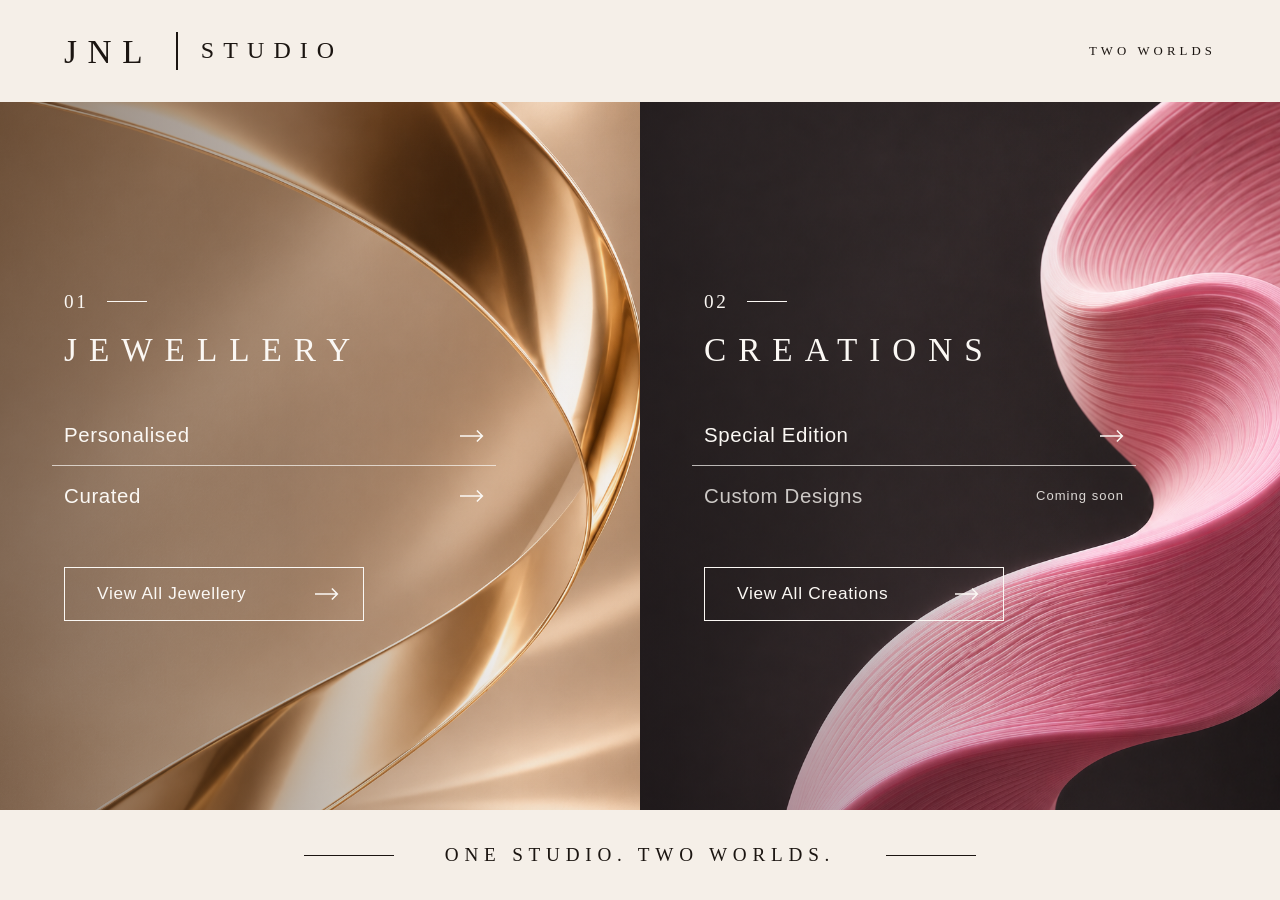
==== docs/index.html @ d3dad573 "Add JNL Studio Two Worlds entry page Single-page brand entry with Jewellery and Creations side by si" ====
<!DOCTYPE html>
<html lang="en-GB">
<head>
  <meta charset="utf-8">
  <meta name="viewport" content="width=device-width, initial-scale=1, viewport-fit=cover">
  <title>JNL Studio | Two Worlds</title>
  <meta name="description" content="JNL Studio: one studio, two worlds. Jewellery, personalised and curated, and 3D printed Creations.">
  <meta name="theme-color" content="#f5efe8">
  <link rel="stylesheet" href="./assets/css/styles.css">
</head>
<body>
  <a class="skip" href="#worlds">Skip to the two worlds</a>

  <header class="site-header">
    <p class="wordmark" aria-label="JNL Studio">
      <span aria-hidden="true">JNL</span><span class="wordmark__bar" aria-hidden="true"></span><span aria-hidden="true">Studio</span>
    </p>
    <h1 class="site-title">Two Worlds</h1>
  </header>

  <main id="worlds" class="worlds">

    <!-- 01 Jewellery -->
    <section class="world world--jewellery" aria-labelledby="jewellery-title">
      <!-- Whole-picture link, a sibling of the menu (never nested). Hidden from keyboard and
           screen readers because "View All Jewellery" goes to the same place. -->
      <a class="world__cover" href="https://jnlstudio.github.io/Jewellery/" tabindex="-1" aria-hidden="true"></a>

      <div class="world__content">
        <p class="world__index" aria-hidden="true">01</p>
        <h2 id="jewellery-title" class="world__title">Jewellery</h2>

        <ul class="world__menu">
          <li>
            <a class="world__link" href="https://jnlstudio.github.io/JNLPersonalised/">
              <span>Personalised</span>
              <svg class="arrow" viewBox="0 0 22 12" aria-hidden="true"><path d="M0 6h20.5M15.5 1 20.5 6l-5 5"/></svg>
            </a>
          </li>
          <li>
            <a class="world__link" href="https://jnlstudio.github.io/JNLCurated/">
              <span>Curated</span>
              <svg class="arrow" viewBox="0 0 22 12" aria-hidden="true"><path d="M0 6h20.5M15.5 1 20.5 6l-5 5"/></svg>
            </a>
          </li>
        </ul>

        <a class="world__all" href="https://jnlstudio.github.io/Jewellery/">
          <span>View All Jewellery</span>
          <svg class="arrow" viewBox="0 0 22 12" aria-hidden="true"><path d="M0 6h20.5M15.5 1 20.5 6l-5 5"/></svg>
        </a>
      </div>
    </section>

    <!-- 02 Creations -->
    <section class="world world--creations" aria-labelledby="creations-title">
      <a class="world__cover" href="https://jnlstudio.github.io/keychains/" tabindex="-1" aria-hidden="true"></a>

      <div class="world__content">
        <p class="world__index" aria-hidden="true">02</p>
        <h2 id="creations-title" class="world__title">Creations</h2>

        <ul class="world__menu">
          <li>
            <a class="world__link" href="https://jnlstudio.github.io/KeychainsGhostface/">
              <span>Special Edition</span>
              <svg class="arrow" viewBox="0 0 22 12" aria-hidden="true"><path d="M0 6h20.5M15.5 1 20.5 6l-5 5"/></svg>
            </a>
          </li>
          <li>
            <!-- No live address yet: shown as information, not as a link. -->
            <p class="world__link world__link--soon">
              <span>Custom Designs</span>
              <span class="soon">Coming soon</span>
            </p>
          </li>
        </ul>

        <a class="world__all" href="https://jnlstudio.github.io/keychains/">
          <span>View All Creations</span>
          <svg class="arrow" viewBox="0 0 22 12" aria-hidden="true"><path d="M0 6h20.5M15.5 1 20.5 6l-5 5"/></svg>
        </a>
      </div>
    </section>

  </main>

  <footer class="site-footer">
    <span class="site-footer__rule" aria-hidden="true"></span>
    <p class="tagline">One Studio. Two Worlds.</p>
    <span class="site-footer__rule" aria-hidden="true"></span>
  </footer>
</body>
</html>
---- docs/assets/css/styles.css ----
/* JNL Studio | Two Worlds
   Plain CSS, no external fonts or libraries. Image paths are relative to this file. */

:root {
  --cream: #f5efe8;
  --ink: #1b1511;
  --white: #fbf8f4;
  --night: #2a2325;

  --display: "Baskerville", "Didot", "Libre Baskerville", "Times New Roman", serif;
  --text: "Optima", "Candara", "Avenir Next", "Segoe UI", sans-serif;

  --gutter: clamp(20px, 5vw, 80px);
  --header-h: clamp(72px, 8vw, 110px);
  --footer-h: clamp(72px, 7vw, 92px);
  --ease: cubic-bezier(.22, 1, .36, 1);
}

*, *::before, *::after { box-sizing: border-box; }

html { -webkit-text-size-adjust: 100%; }

body {
  margin: 0;
  background: var(--cream);
  color: var(--ink);
  font: 400 17px/1.5 var(--text);
  -webkit-font-smoothing: antialiased;
  overflow-x: hidden;
}

a { color: inherit; text-decoration: none; }

:focus-visible {
  outline: 2px solid currentColor;
  outline-offset: 4px;
}

.skip {
  position: absolute;
  left: 16px;
  top: -60px;
  z-index: 10;
  padding: 10px 16px;
  background: var(--ink);
  color: var(--cream);
}
.skip:focus { top: 16px; }

/* ---------- Header ---------- */

.site-header {
  display: flex;
  align-items: center;
  justify-content: space-between;
  gap: 24px;
  min-height: var(--header-h);
  padding: 0 var(--gutter);
}

.wordmark {
  display: flex;
  align-items: center;
  gap: clamp(14px, 1.8vw, 30px);
  margin: 0;
  font: 400 clamp(26px, 2.6vw, 40px)/1 var(--display);
  letter-spacing: .32em;
  text-transform: uppercase;
}
.wordmark span:last-child { font-size: .72em; letter-spacing: .38em; }
.wordmark__bar {
  width: 1.5px;
  height: 1.15em;
  background: currentColor;
}

.site-title {
  margin: 0;
  font: 400 clamp(12px, 1vw, 14px)/1 var(--display);
  letter-spacing: .32em;
  text-transform: uppercase;
  white-space: nowrap;
}

/* ---------- The two worlds ---------- */

.worlds {
  display: grid;
  grid-template-columns: 1fr 1fr;
  min-height: max(620px, calc(100vh - var(--header-h) - var(--footer-h)));
  min-height: max(620px, calc(100svh - var(--header-h) - var(--footer-h)));
}

.world {
  position: relative;
  display: flex;
  align-items: center;
  min-width: 0;
  overflow: hidden;
  isolation: isolate;
  color: var(--white);
}

/* Picture + local scrim live on a pseudo-element, so the picture can move without moving the text.
   Each world sets --bg (scrim, then image) and --pos. */
.world::before {
  content: "";
  position: absolute;
  inset: 0;
  z-index: -1;
  background-image: var(--bg);
  background-position: var(--pos);
  background-size: cover;
  background-repeat: no-repeat;
  transform: scale(1.02);
  transition: transform 1400ms var(--ease);
}

.world--jewellery {
  background-color: #b89878;
  /* Warm scrim where the text sits, fading out before the ribbon. */
  --bg:
    linear-gradient(90deg, rgba(64, 42, 24, .58) 0%, rgba(64, 42, 24, .36) 45%, rgba(64, 42, 24, .06) 80%),
    url("../images/jewellery-champagne-gold-ribbon.png");
  --pos: center, 70% 35%;
}

.world--creations {
  background-color: var(--night);
  --bg:
    linear-gradient(90deg, rgba(30, 24, 26, .5) 0%, rgba(30, 24, 26, .15) 50%, rgba(30, 24, 26, 0) 70%),
    url("../images/creations-pink-3d-layered-ribbon.png");
  --pos: center, 100% 40%;
}

/* The whole picture is a link to "view all"; it sits under the content. */
.world__cover {
  position: absolute;
  inset: 0;
  z-index: 0;
}

.world__content {
  position: relative;
  z-index: 1;
  width: min(100%, 420px);
  margin-left: clamp(24px, 5vw, 80px);
  padding: 48px 0;
  pointer-events: none; /* clicks fall through to the cover link… */
}
.world__content a,
.world__content .world__link--soon { pointer-events: auto; } /* …except on the real controls */

.world__index {
  display: flex;
  align-items: center;
  gap: 18px;
  margin: 0 0 22px;
  font: 400 clamp(18px, 1.5vw, 22px)/1 var(--display);
  letter-spacing: .14em;
}
.world__index::after {
  content: "";
  width: 40px;
  height: 1px;
  background: currentColor;
}

.world__title {
  margin: 0 0 clamp(26px, 3vw, 40px);
  font: 400 clamp(30px, 2.6vw, 40px)/1.05 var(--display);
  letter-spacing: .36em;
  text-transform: uppercase;
  margin-right: -.36em; /* trailing tracking */
  white-space: nowrap;
}

/* Thin-line menu: each sub-category is its own full-width target. */
.world__menu {
  margin: 0 0 clamp(30px, 3.2vw, 44px);
  padding: 0;
  list-style: none;
}

.world__link {
  display: flex;
  align-items: center;
  justify-content: space-between;
  gap: 16px;
  min-height: 60px;
  margin: 0;
  padding: 0 12px;
  margin-inline: -12px;
  border-bottom: 1px solid rgba(251, 248, 244, .7);
  font: 400 clamp(19px, 1.6vw, 24px)/1.2 var(--text);
  letter-spacing: .03em;
  transition: background-color 250ms var(--ease);
}
.world__menu li:last-child .world__link { border-bottom: 0; }

a.world__link:hover,
a.world__link:focus-visible { background-color: rgba(251, 248, 244, .14); }
a.world__link:focus-visible { outline-offset: 0; }

.world__link--soon { cursor: default; }
.world__link--soon > span:first-child { opacity: .78; }
.soon {
  font-size: 13px;
  letter-spacing: .08em;
  opacity: .85;
  white-space: nowrap;
}

.arrow {
  flex: none;
  width: 24px;
  height: 14px;
  fill: none;
  stroke: currentColor;
  stroke-width: 1.4;
  transition: transform 300ms var(--ease);
}
a:hover .arrow,
a:focus-visible .arrow { transform: translateX(5px); }

.world__all {
  display: inline-flex;
  align-items: center;
  justify-content: space-between;
  gap: 28px;
  min-width: min(100%, 300px);
  min-height: 54px;
  padding: 0 24px 0 32px;
  border: 1.5px solid var(--white);
  font: 400 clamp(17px, 1.35vw, 20px)/1 var(--text);
  letter-spacing: .04em;
  transition: background-color 250ms var(--ease), color 250ms var(--ease);
}
.world__all:hover,
.world__all:focus-visible {
  background-color: var(--white);
  color: var(--ink);
}
.world__all:active { transform: scale(.98); }

/* The picture leans in when the visitor points at that world. */
@media (hover: hover) {
  .world:hover::before { transform: scale(1.06); }
}

/* ---------- Footer ---------- */

.site-footer {
  display: flex;
  align-items: center;
  justify-content: center;
  gap: clamp(24px, 4vw, 64px);
  min-height: var(--footer-h);
  padding: 0 var(--gutter);
}
.site-footer__rule {
  flex: 0 1 90px;
  height: 1px;
  background: var(--ink);
}
.tagline {
  margin: 0;
  font: 400 clamp(14px, 1.5vw, 22px)/1.3 var(--display);
  letter-spacing: .3em;
  text-transform: uppercase;
  text-align: center;
}

/* ---------- Tablet: keep two columns, tighten the type ---------- */

@media (max-width: 1100px) and (min-width: 901px) {
  .world__content { margin-left: clamp(24px, 4.5vw, 48px); margin-right: 24px; width: auto; max-width: 340px; }
  .world__title { font-size: clamp(22px, 3.1vw, 30px); letter-spacing: .28em; margin-right: -.28em; }
  .world--jewellery { --pos: center, 72% 35%; }
}

/* ---------- Tablet portrait and phone: Jewellery above Creations, natural scrolling ---------- */

@media (max-width: 900px) {
  .worlds { grid-template-columns: 1fr; min-height: 0; }
  .world { min-height: 600px; }
  .world__content { margin-left: var(--gutter); max-width: 380px; }
  .world__title { font-size: 34px; letter-spacing: .32em; margin-right: 0; }
  .world--jewellery { --pos: center, 50% 42%; }
  .world--creations { --pos: center, 50% 12%; }
}

/* ---------- Phone ---------- */

@media (max-width: 719px) {
  .site-header { min-height: 76px; }
  .wordmark { font-size: 24px; gap: 14px; letter-spacing: .26em; }
  .site-title { font-size: 11px; letter-spacing: .26em; }

  .world { min-height: 560px; align-items: flex-start; }
  .world__content { margin: 0 24px; max-width: 330px; padding: 56px 0 64px; }
  .world__title { font-size: 28px; letter-spacing: .28em; margin-right: 0; }

  .world--jewellery {
    --bg:
      linear-gradient(90deg, rgba(64, 42, 24, .62) 0%, rgba(64, 42, 24, .4) 55%, rgba(64, 42, 24, .12) 100%),
      url("../images/jewellery-champagne-gold-ribbon.png");
    --pos: center, 60% 30%;
  }
  .world--creations {
    --bg:
      linear-gradient(90deg, rgba(30, 24, 26, .55) 0%, rgba(30, 24, 26, .3) 60%, rgba(30, 24, 26, .05) 100%),
      url("../images/creations-pink-3d-layered-ribbon.png");
    --pos: center, 85% 70%;
  }

  .site-footer { gap: 14px; padding-block: 8px; }
  .site-footer__rule { flex-basis: 32px; }
  .tagline { font-size: 12px; letter-spacing: .2em; white-space: nowrap; }
}

@media (max-width: 360px) {
  .wordmark { font-size: 20px; letter-spacing: .2em; }
  .site-title { letter-spacing: .18em; }
}

@media (prefers-reduced-motion: reduce) {
  *, *::before, *::after { transition: none !important; animation: none !important; }
  .world::before { transform: none; }
}
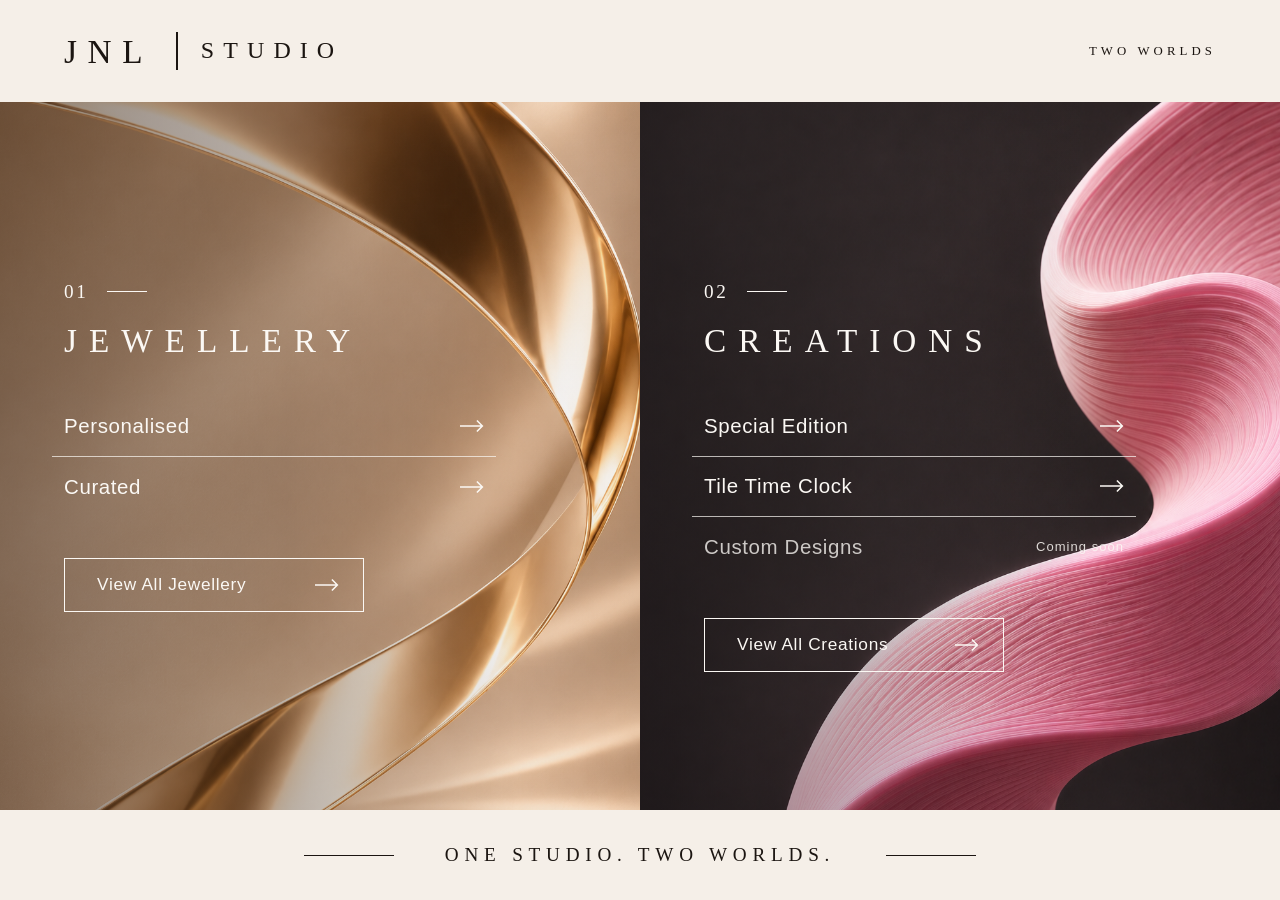
==== commit c8471977: "Add Tile Time Clock to Creations; top-align both worlds on desktop Co-Authored-By: Claude Opus 5.5 <" ====
--- a/docs/index.html
+++ b/docs/index.html
@@ -68,6 +68,12 @@
             </a>
           </li>
           <li>
+            <a class="world__link" href="https://jnlstudio.github.io/Clock/">
+              <span>Tile Time Clock</span>
+              <svg class="arrow" viewBox="0 0 22 12" aria-hidden="true"><path d="M0 6h20.5M15.5 1 20.5 6l-5 5"/></svg>
+            </a>
+          </li>
+          <li>
             <!-- No live address yet: shown as information, not as a link. -->
             <p class="world__link world__link--soon">
               <span>Custom Designs</span>
--- a/docs/assets/css/styles.css
+++ b/docs/assets/css/styles.css
@@ -133,6 +133,13 @@
   --pos: center, 100% 40%;
 }
 
+/* Side by side, both worlds start at the same height so 01 and 02 line up,
+   however many items each menu holds. */
+@media (min-width: 901px) {
+  .world { align-items: flex-start; }
+  .worlds .world__content { padding-top: clamp(64px, 20vh, 200px); }
+}
+
 /* The whole picture is a link to "view all"; it sits under the content. */
 .world__cover {
   position: absolute;
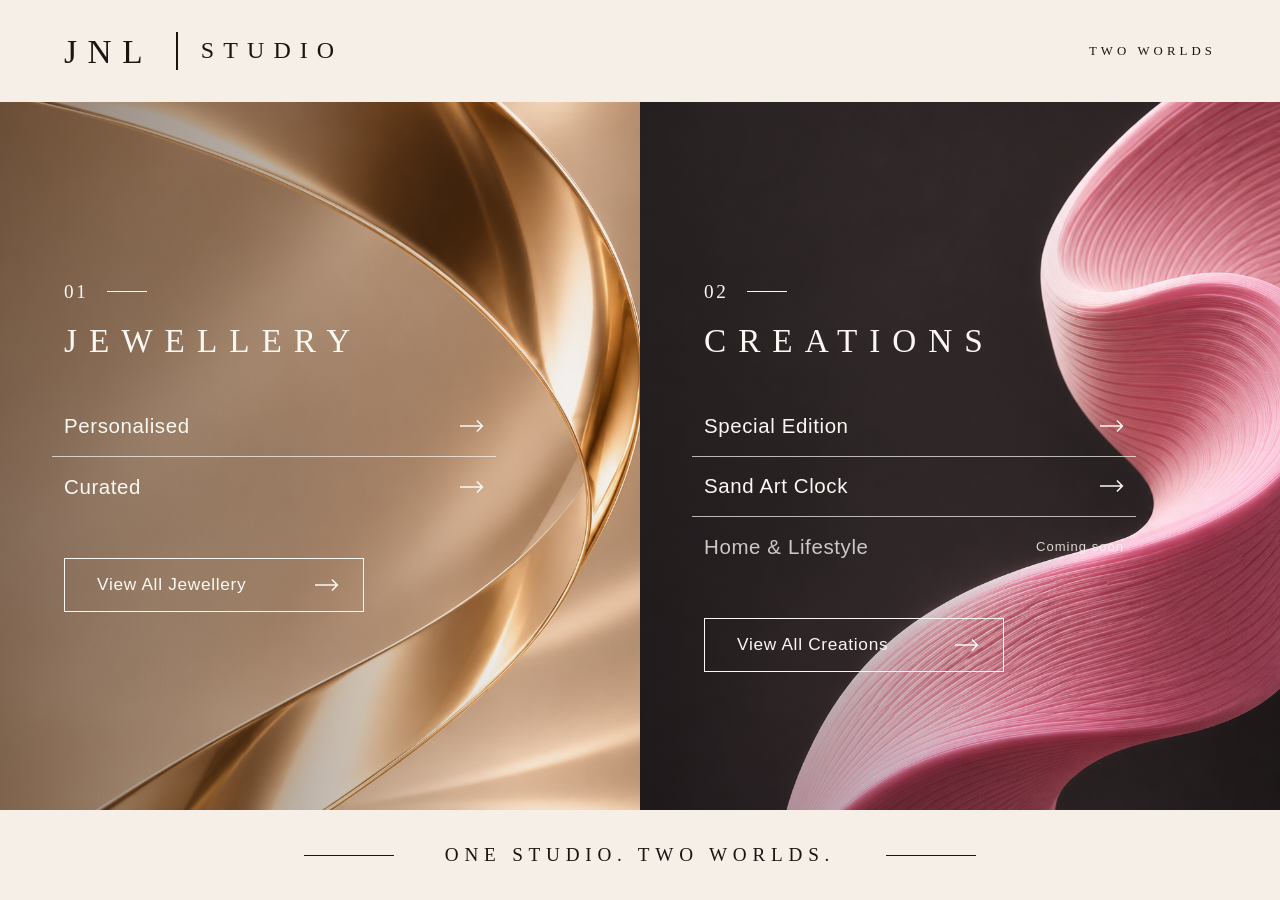
==== commit 94ceb567: "Rename Creations items: Sand Art Clock, Home & Lifestyle Co-Authored-By: Claude Opus 5.5 <noreply@an" ====
--- a/docs/index.html
+++ b/docs/index.html
@@ -7,6 +7,9 @@
   <meta name="description" content="JNL Studio: one studio, two worlds. Jewellery, personalised and curated, and 3D printed Creations.">
   <meta name="theme-color" content="#f5efe8">
   <link rel="stylesheet" href="./assets/css/styles.css">
+  <!-- Phones get the tap-to-expand split view only when script runs; without it they keep the stacked layout. -->
+  <script>document.documentElement.classList.add("has-split")</script>
+  <script src="./assets/js/worlds.js" defer></script>
 </head>
 <body>
   <a class="skip" href="#worlds">Skip to the two worlds</a>
@@ -18,17 +21,30 @@
     <h1 class="site-title">Two Worlds</h1>
   </header>
 
-  <main id="worlds" class="worlds">
+  <main id="worlds" class="worlds" data-active="none">
+
+    <!-- Phone split view only (hidden from 768px up). -->
+    <div class="split-intro" aria-hidden="true"><p>One Studio.<br>Two Worlds.</p></div>
+    <p class="split-hint" aria-hidden="true">Tap a world to explore</p>
 
     <!-- 01 Jewellery -->
     <section class="world world--jewellery" aria-labelledby="jewellery-title">
+      <!-- Phone: the whole panel opens this world; when the other world is open it becomes the narrow switch strip. -->
+      <button class="world__toggle" type="button" data-world="jewellery" aria-expanded="false" aria-controls="jewellery-panel" aria-label="Open Jewellery">
+        <span class="world__face" aria-hidden="true">
+          <span class="world__face-index">01</span>
+          <span class="world__face-title">Jewellery</span>
+          <span class="world__face-arrow"><svg class="arrow" viewBox="0 0 22 12" aria-hidden="true"><path d="M0 6h20.5M15.5 1 20.5 6l-5 5"/></svg></span>
+        </span>
+        <span class="world__strip" aria-hidden="true">Jewellery</span>
+      </button>
       <!-- Whole-picture link, a sibling of the menu (never nested). Hidden from keyboard and
            screen readers because "View All Jewellery" goes to the same place. -->
       <a class="world__cover" href="https://jnlstudio.github.io/Jewellery/" tabindex="-1" aria-hidden="true"></a>
 
-      <div class="world__content">
+      <div class="world__content" id="jewellery-panel">
         <p class="world__index" aria-hidden="true">01</p>
-        <h2 id="jewellery-title" class="world__title">Jewellery</h2>
+        <h2 id="jewellery-title" class="world__title" tabindex="-1">Jewellery</h2>
 
         <ul class="world__menu">
           <li>
@@ -49,16 +65,26 @@
           <span>View All Jewellery</span>
           <svg class="arrow" viewBox="0 0 22 12" aria-hidden="true"><path d="M0 6h20.5M15.5 1 20.5 6l-5 5"/></svg>
         </a>
+        <button class="world__close" type="button" aria-label="Close Jewellery"><svg viewBox="0 0 20 20" aria-hidden="true"><path d="M3 3l14 14M17 3 3 17"/></svg></button>
       </div>
     </section>
 
     <!-- 02 Creations -->
     <section class="world world--creations" aria-labelledby="creations-title">
+      <!-- Phone: the whole panel opens this world; when the other world is open it becomes the narrow switch strip. -->
+      <button class="world__toggle" type="button" data-world="creations" aria-expanded="false" aria-controls="creations-panel" aria-label="Open Creations">
+        <span class="world__face" aria-hidden="true">
+          <span class="world__face-index">02</span>
+          <span class="world__face-title">Creations</span>
+          <span class="world__face-arrow"><svg class="arrow" viewBox="0 0 22 12" aria-hidden="true"><path d="M0 6h20.5M15.5 1 20.5 6l-5 5"/></svg></span>
+        </span>
+        <span class="world__strip" aria-hidden="true">Creations</span>
+      </button>
       <a class="world__cover" href="https://jnlstudio.github.io/keychains/" tabindex="-1" aria-hidden="true"></a>
 
-      <div class="world__content">
+      <div class="world__content" id="creations-panel">
         <p class="world__index" aria-hidden="true">02</p>
-        <h2 id="creations-title" class="world__title">Creations</h2>
+        <h2 id="creations-title" class="world__title" tabindex="-1">Creations</h2>
 
         <ul class="world__menu">
           <li>
@@ -69,14 +95,14 @@
           </li>
           <li>
             <a class="world__link" href="https://jnlstudio.github.io/Clock/">
-              <span>Tile Time Clock</span>
+              <span>Sand Art Clock</span>
               <svg class="arrow" viewBox="0 0 22 12" aria-hidden="true"><path d="M0 6h20.5M15.5 1 20.5 6l-5 5"/></svg>
             </a>
           </li>
           <li>
             <!-- No live address yet: shown as information, not as a link. -->
             <p class="world__link world__link--soon">
-              <span>Custom Designs</span>
+              <span>Home &amp; Lifestyle</span>
               <span class="soon">Coming soon</span>
             </p>
           </li>
@@ -86,6 +112,7 @@
           <span>View All Creations</span>
           <svg class="arrow" viewBox="0 0 22 12" aria-hidden="true"><path d="M0 6h20.5M15.5 1 20.5 6l-5 5"/></svg>
         </a>
+        <button class="world__close" type="button" aria-label="Close Creations"><svg viewBox="0 0 20 20" aria-hidden="true"><path d="M3 3l14 14M17 3 3 17"/></svg></button>
       </div>
     </section>
 
--- a/docs/assets/css/styles.css
+++ b/docs/assets/css/styles.css
@@ -331,6 +331,308 @@
   .site-title { letter-spacing: .18em; }
 }
 
+/* =====================================================================
+   PHONE SPLIT VIEW (767px and below, only when script runs: .has-split)
+   Two worlds side by side; tap one to open it to ~92%, the other folds
+   to a narrow switch strip. Wider screens never see any of this.
+   ===================================================================== */
+
+.world__toggle,
+.world__close,
+.split-intro,
+.split-hint { display: none; }
+
+@media (max-width: 767px) {
+  .has-split {
+    --hh: calc(64px + env(safe-area-inset-top));
+    --strip: max(52px, 8vw);
+    --split: 500ms;
+  }
+
+  /* Header: slimmer, clear of the notch */
+  .has-split .site-header {
+    min-height: var(--hh);
+    padding-top: env(safe-area-inset-top);
+    padding-inline: max(20px, env(safe-area-inset-left)) max(20px, env(safe-area-inset-right));
+  }
+  .has-split .wordmark { font-size: 22px; gap: 12px; letter-spacing: .24em; }
+
+  /* The stage fills the screen under the header: both worlds visible, no scrolling */
+  .has-split .worlds {
+    position: relative;
+    display: flex;
+    height: calc(100vh - var(--hh));
+    height: calc(100dvh - var(--hh));
+    min-height: 480px;
+    overflow: hidden;
+  }
+
+  .has-split .world {
+    flex: 0 0 50%;
+    min-width: 0;
+    min-height: 0;
+    align-items: stretch;
+    transition: flex-basis var(--split) var(--ease);
+  }
+  .has-split .world::before {
+    transition: transform 1400ms var(--ease), background-position var(--split) var(--ease);
+  }
+  .has-split .world__cover { display: none; }
+
+  .has-split [data-active="jewellery"] .world--jewellery,
+  .has-split [data-active="creations"] .world--creations { flex-basis: calc(100% - var(--strip)); }
+  .has-split [data-active="jewellery"] .world--creations,
+  .has-split [data-active="creations"] .world--jewellery { flex-basis: var(--strip); }
+
+  /* Picture crops for each state */
+  .has-split .world--jewellery {
+    --bg:
+      linear-gradient(90deg, rgba(64, 42, 24, .5) 0%, rgba(64, 42, 24, .28) 60%, rgba(64, 42, 24, .12) 100%),
+      url("../images/jewellery-champagne-gold-ribbon.png");
+    --pos: center, 58% 40%;
+  }
+  .has-split .world--creations {
+    --bg:
+      linear-gradient(90deg, rgba(30, 24, 26, .45) 0%, rgba(30, 24, 26, .15) 60%, rgba(30, 24, 26, 0) 100%),
+      url("../images/creations-pink-3d-layered-ribbon.png");
+    --pos: center, 92% 42%;
+  }
+  .has-split [data-active="jewellery"] .world--jewellery { --pos: center, 70% 40%; }
+  .has-split [data-active="creations"] .world--creations {
+    --bg:
+      linear-gradient(90deg, rgba(30, 24, 26, .6) 0%, rgba(30, 24, 26, .35) 70%, rgba(30, 24, 26, .15) 100%),
+      url("../images/creations-pink-3d-layered-ribbon.png");
+    --pos: center, 8% 45%;
+  }
+
+  /* ---- The tap target: whole panel ---- */
+  .has-split .world__toggle {
+    display: block;
+    position: absolute;
+    inset: 0;
+    z-index: 2;
+    width: 100%;
+    margin: 0;
+    padding: 0;
+    border: 0;
+    background: transparent;
+    color: inherit;
+    font: inherit;
+    text-align: left;
+    cursor: pointer;
+    -webkit-tap-highlight-color: transparent;
+  }
+  .has-split .world__toggle:focus-visible { outline: 2px solid var(--white); outline-offset: -8px; }
+
+  /* Closed face: number, name, arrow */
+  .world__face {
+    position: absolute;
+    left: 16px;
+    right: 10px;
+    top: 56%;
+    display: flex;
+    flex-direction: column;
+    align-items: flex-start;
+    gap: 16px;
+    transition: opacity 220ms var(--ease);
+  }
+  .world__face-index {
+    display: flex;
+    align-items: center;
+    gap: 12px;
+    font: 400 14px/1 var(--display);
+    letter-spacing: .14em;
+  }
+  .world__face-index::after { content: ""; width: 22px; height: 1px; background: currentColor; }
+  .world__face-title {
+    font: 400 clamp(15px, 4.7vw, 20px)/1.1 var(--display);
+    letter-spacing: .22em;
+    text-transform: uppercase;
+    white-space: nowrap;
+  }
+  .world__face-arrow {
+    display: grid;
+    place-items: center;
+    width: 48px;
+    height: 34px;
+    border: 1px solid rgba(251, 248, 244, .85);
+    transition: background-color 150ms var(--ease), color 150ms var(--ease);
+  }
+  .world__face-arrow .arrow { width: 20px; height: 12px; }
+  .world__toggle:active .world__face-arrow { background: var(--white); color: var(--ink); }
+
+  /* Folded strip label (shown on the world that is not open) */
+  .world__strip {
+    position: absolute;
+    inset: 0;
+    display: flex;
+    align-items: center;
+    justify-content: center;
+    writing-mode: vertical-rl;
+    font: 400 12px/1 var(--display);
+    letter-spacing: .32em;
+    text-transform: uppercase;
+    opacity: 0;
+    transition: opacity 180ms var(--ease);
+  }
+  .world--jewellery .world__strip { transform: rotate(180deg); }
+
+  .has-split [data-active="jewellery"] .world--jewellery .world__toggle,
+  .has-split [data-active="creations"] .world--creations .world__toggle { visibility: hidden; }
+  .has-split [data-active="jewellery"] .world__face,
+  .has-split [data-active="creations"] .world__face { opacity: 0; }
+  .has-split [data-active="jewellery"] .world--creations .world__strip,
+  .has-split [data-active="creations"] .world--jewellery .world__strip { opacity: 1; transition-delay: 280ms; }
+
+  /* ---- Open menu ---- */
+  .has-split .world__content {
+    position: absolute;
+    top: 0;
+    bottom: 0;
+    left: 0;
+    z-index: 3;
+    width: calc(100vw - var(--strip)); /* the open width, so text never reflows while the panel grows */
+    max-width: none;
+    margin: 0;
+    padding: clamp(72px, 12dvh, 120px) 24px calc(32px + env(safe-area-inset-bottom));
+    overflow-y: auto; /* short screens or large text: the menu scrolls, nothing is cut */
+    overscroll-behavior: contain;
+    pointer-events: auto;
+    opacity: 0;
+    visibility: hidden;
+    transform: translateY(12px);
+    transition: opacity 140ms var(--ease), transform 140ms var(--ease), visibility 0s linear 140ms;
+  }
+  .has-split [data-active="jewellery"] .world--jewellery .world__content,
+  .has-split [data-active="creations"] .world--creations .world__content {
+    opacity: 1;
+    visibility: visible;
+    transform: none;
+    transition: opacity 320ms var(--ease) 300ms, transform 320ms var(--ease) 300ms, visibility 0s linear 0s;
+  }
+  .has-split .world__menu li {
+    opacity: 0;
+    transform: translateY(8px);
+    transition: opacity 140ms var(--ease), transform 140ms var(--ease);
+  }
+  .has-split [data-active="jewellery"] .world--jewellery .world__menu li,
+  .has-split [data-active="creations"] .world--creations .world__menu li {
+    opacity: 1;
+    transform: none;
+    transition-duration: 280ms;
+  }
+  .has-split [data-active] .world__menu li:nth-child(1) { transition-delay: 360ms; }
+  .has-split [data-active] .world__menu li:nth-child(2) { transition-delay: 410ms; }
+  .has-split [data-active] .world__menu li:nth-child(3) { transition-delay: 460ms; }
+  .has-split [data-active="none"] .world__menu li { transition-delay: 0s; }
+
+  .has-split .world__index { margin-bottom: 16px; font-size: 16px; }
+  .has-split .world__title {
+    margin: 0 0 24px;
+    font-size: clamp(24px, 7.2vw, 30px);
+    letter-spacing: .28em;
+    white-space: nowrap;
+  }
+  .has-split .world__title:focus { outline: none; }
+  .has-split .world__menu { margin-bottom: 28px; }
+  .has-split .world__link { min-height: 56px; font-size: 19px; }
+  .has-split .world__all { min-width: min(100%, 280px); }
+
+  .has-split .world__close {
+    display: grid;
+    place-items: center;
+    position: absolute;
+    top: 12px;
+    right: 8px;
+    width: 48px;
+    height: 48px;
+    padding: 0;
+    border: 0;
+    background: transparent;
+    color: var(--white);
+    cursor: pointer;
+  }
+  .has-split .world__close svg { width: 20px; height: 20px; fill: none; stroke: currentColor; stroke-width: 1.4; }
+  .has-split .world__close:active { transform: scale(.92); }
+
+  /* ---- Tagline and hint over the closed split ---- */
+  .has-split .split-intro {
+    display: block;
+    position: absolute;
+    top: 37%;
+    left: 0;
+    right: 0;
+    z-index: 4;
+    margin: 0;
+    color: var(--white);
+    font: 400 clamp(14px, 4.3vw, 18px)/1.6 var(--display);
+    letter-spacing: .3em;
+    text-align: center;
+    text-transform: uppercase;
+    text-shadow: 0 1px 14px rgba(20, 14, 10, .35);
+    pointer-events: none;
+    transition: opacity 220ms var(--ease);
+  }
+  .has-split .split-intro p { margin: 0 0 0 .3em; }
+  .has-split .split-hint {
+    display: block;
+    position: absolute;
+    bottom: calc(22px + env(safe-area-inset-bottom));
+    left: 0;
+    right: 0;
+    z-index: 4;
+    margin: 0;
+    color: var(--white);
+    font: 400 11px/1 var(--display);
+    letter-spacing: .3em;
+    text-align: center;
+    text-transform: uppercase;
+    text-shadow: 0 1px 10px rgba(20, 14, 10, .4);
+    pointer-events: none;
+    transition: opacity 220ms var(--ease);
+  }
+  .has-split [data-active="jewellery"] .split-intro,
+  .has-split [data-active="creations"] .split-intro,
+  .has-split [data-active="jewellery"] .split-hint,
+  .has-split [data-active="creations"] .split-hint { opacity: 0; }
+
+  /* The footer line is already shown over the split; keep it for screen readers only */
+  .has-split .site-footer {
+    position: absolute;
+    top: 0;
+    left: 0;
+    width: 1px;
+    height: 1px;
+    min-height: 0;
+    padding: 0;
+    overflow: hidden;
+    clip: rect(0 0 0 0);
+    white-space: nowrap;
+  }
+}
+
+/* Small phones (iPhone SE, 360px Android) */
+@media (max-width: 360px) {
+  .has-split .site-header { padding-inline: 16px; gap: 12px; }
+  .has-split .wordmark { font-size: 18px; gap: 10px; letter-spacing: .2em; }
+  .has-split .site-title { font-size: 10px; letter-spacing: .16em; }
+  .has-split .world__content { padding-inline: 20px; }
+  .has-split .world__link { font-size: 17px; gap: 10px; }
+  .has-split .soon { font-size: 11px; letter-spacing: .04em; }
+  .has-split .world__all { gap: 14px; padding: 0 16px 0 20px; font-size: 16px; white-space: nowrap; }
+}
+
+/* Touch screens: a tap must not leave the hover fill stuck on */
+@media (max-width: 767px) and (hover: none) {
+  .has-split a.world__link:hover:not(:focus-visible) { background-color: transparent; }
+  .has-split .world__all:hover:not(:focus-visible) { background-color: transparent; color: var(--white); }
+  .has-split a:hover:not(:focus-visible) .arrow { transform: none; }
+}
+
+@media (max-width: 767px) and (prefers-reduced-motion: reduce) {
+  .has-split .world__content { transform: none !important; }
+}
+
 @media (prefers-reduced-motion: reduce) {
   *, *::before, *::after { transition: none !important; animation: none !important; }
   .world::before { transform: none; }
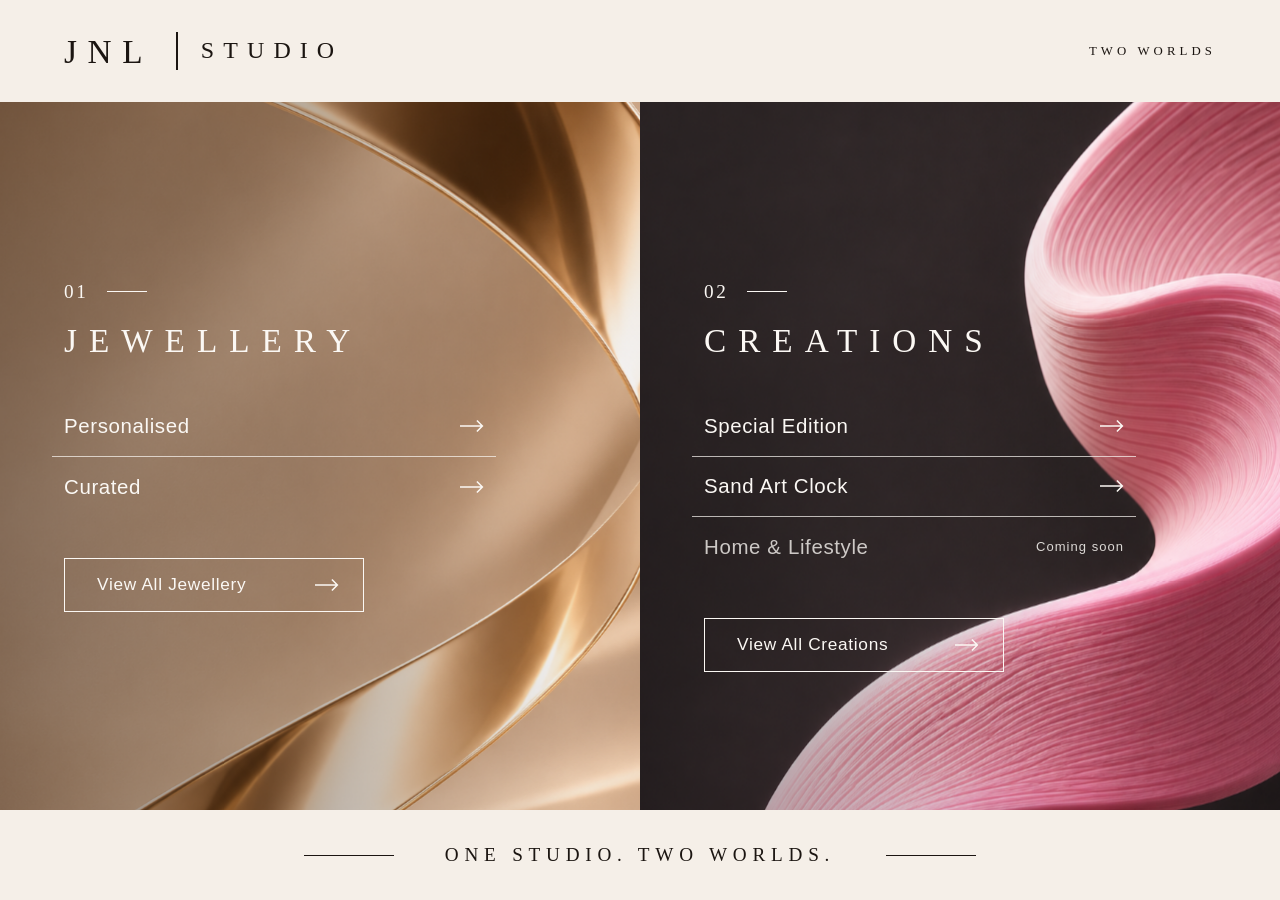
==== commit b471bc50: "Add JNL monogram icon (favicon, home-screen icons, manifest) Vector-drawn JNL badge (scalloped gold " ====
--- a/docs/index.html
+++ b/docs/index.html
@@ -6,6 +6,10 @@
   <title>JNL Studio | Two Worlds</title>
   <meta name="description" content="JNL Studio: one studio, two worlds. Jewellery, personalised and curated, and 3D printed Creations.">
   <meta name="theme-color" content="#f5efe8">
+  <!-- JNL monogram icons. Sub-sites on jnlstudio.github.io point at these same root files. -->
+  <link rel="icon" href="./favicon.ico" sizes="16x16 32x32 48x48">
+  <link rel="apple-touch-icon" href="./apple-touch-icon.png">
+  <link rel="manifest" href="./site.webmanifest">
   <link rel="stylesheet" href="./assets/css/styles.css">
   <!-- Phones get the tap-to-expand split view only when script runs; without it they keep the stacked layout. -->
   <script>document.documentElement.classList.add("has-split")</script>
--- a/docs/assets/css/styles.css
+++ b/docs/assets/css/styles.css
@@ -102,18 +102,39 @@
 }
 
 /* Picture + local scrim live on a pseudo-element, so the picture can move without moving the text.
-   Each world sets --bg (scrim, then image) and --pos. */
+   Each world sets --bg (scrim, then image) and --pos.
+   The picture moves on three independent layers that never override each other:
+     transform — the slow cinematic drift (CSS animation, below)
+     translate — mouse parallax on fine-pointer desktops (--px / --py, set by worlds.js)
+     scale     — the existing hover lean-in
+   It reaches 50px past every edge (clipped by .world), so drift + parallax never reveal an edge. */
 .world::before {
   content: "";
   position: absolute;
-  inset: 0;
+  inset: -50px;
   z-index: -1;
   background-image: var(--bg);
   background-position: var(--pos);
   background-size: cover;
   background-repeat: no-repeat;
-  transform: scale(1.02);
-  transition: transform 1400ms var(--ease);
+  scale: 1.02;
+  translate: var(--px, 0px) var(--py, 0px);
+  transform: translate3d(0, 0, 0);
+  animation: 16s ease-in-out infinite alternate both;
+  will-change: transform;
+  transition: scale 1400ms var(--ease);
+}
+
+/* Luxury drift: two worlds breathe slowly in opposite directions — calm, but visible. */
+.world--jewellery::before { animation-name: drift-jewellery; animation-duration: 16s; }
+.world--creations::before { animation-name: drift-creations; animation-duration: 18s; }
+@keyframes drift-jewellery { /* up and to the right, ~36px */
+  from { transform: translate3d(0, 0, 0); }
+  to   { transform: translate3d(25.5px, -25.5px, 0); }
+}
+@keyframes drift-creations { /* down and to the left, ~40px */
+  from { transform: translate3d(0, 0, 0); }
+  to   { transform: translate3d(-28px, 28px, 0); }
 }
 
 .world--jewellery {
@@ -252,7 +273,7 @@
 
 /* The picture leans in when the visitor points at that world. */
 @media (hover: hover) {
-  .world:hover::before { transform: scale(1.06); }
+  .world:hover::before { scale: 1.06; }
 }
 
 /* ---------- Footer ---------- */
@@ -375,7 +396,7 @@
     transition: flex-basis var(--split) var(--ease);
   }
   .has-split .world::before {
-    transition: transform 1400ms var(--ease), background-position var(--split) var(--ease);
+    transition: scale 1400ms var(--ease), background-position var(--split) var(--ease);
   }
   .has-split .world__cover { display: none; }
 
@@ -389,7 +410,7 @@
     --bg:
       linear-gradient(90deg, rgba(64, 42, 24, .5) 0%, rgba(64, 42, 24, .28) 60%, rgba(64, 42, 24, .12) 100%),
       url("../images/jewellery-champagne-gold-ribbon.png");
-    --pos: center, 58% 40%;
+    --pos: center, 100% 42%; /* the ribbon's tall arc fills the narrow half and answers the pink S-curve */
   }
   .has-split .world--creations {
     --bg:
@@ -635,5 +656,5 @@
 
 @media (prefers-reduced-motion: reduce) {
   *, *::before, *::after { transition: none !important; animation: none !important; }
-  .world::before { transform: none; }
-}
+  .world::before { transform: none; translate: none; }
+}
